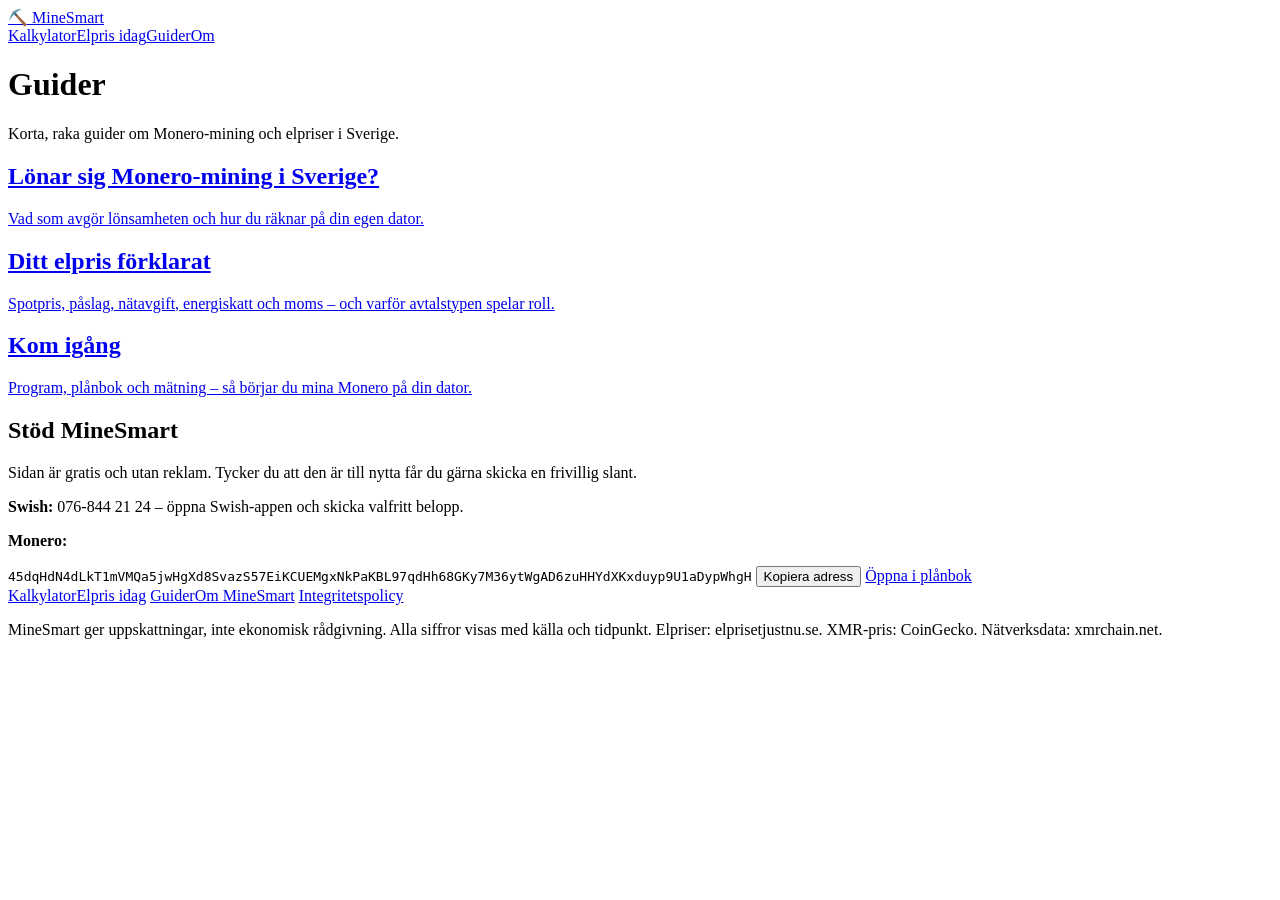
==== index.html @ 5e0305b0 "Add files via upload" ====
<!doctype html>
<html lang="sv">
<head>
<meta charset="utf-8">
<meta name="viewport" content="width=device-width, initial-scale=1">
<title>Guider om Monero-mining och elpris – MineSmart</title>
<meta name="description" content="Guider om Monero-mining i Sverige: lönsamhet, elpriset förklarat och hur du kommer igång.">
<meta property="og:title" content="Guider om Monero-mining och elpris – MineSmart">
<meta property="og:description" content="Guider om Monero-mining i Sverige: lönsamhet, elpriset förklarat och hur du kommer igång.">
<meta property="og:type" content="website">
<meta property="og:locale" content="sv_SE">
<meta name="theme-color" content="#0b0f14">
<link rel="icon" href="../assets/favicon.svg" type="image/svg+xml">
<link rel="stylesheet" href="../assets/style.css">
<link rel="canonical" href="https://jonathanhagglund-creator.github.io/minesmart/guider/index.html">
<meta property="og:url" content="https://jonathanhagglund-creator.github.io/minesmart/guider/index.html">
<script src="../assets/donate.js" defer></script>
</head>
<body>
<header class="site-header"><div class="wrap">
  <a class="brand" href="../index.html">⛏️ Mine<span>Smart</span></a>
  <nav class="nav" aria-label="Huvudmeny"><a href="../index.html">Kalkylator</a><a href="../elpris.html">Elpris idag</a><a href="../guider/index.html" aria-current="page">Guider</a><a href="../om.html">Om</a></nav>
</div></header>
<main class="wrap">

<h1>Guider</h1>
<p class="lead">Korta, raka guider om Monero-mining och elpriser i Sverige.</p>
<div class="cards">
  <a class="panel card" href="lonar-sig-monero-mining.html"><h2>Lönar sig Monero-mining i Sverige?</h2>
    <p>Vad som avgör lönsamheten och hur du räknar på din egen dator.</p></a>
  <a class="panel card" href="elpriset-forklarat.html"><h2>Ditt elpris förklarat</h2>
    <p>Spotpris, påslag, nätavgift, energiskatt och moms – och varför avtalstypen spelar roll.</p></a>
  <a class="panel card" href="kom-igang.html"><h2>Kom igång</h2>
    <p>Program, plånbok och mätning – så börjar du mina Monero på din dator.</p></a>
</div>

</main>
<footer class="site-footer"><div class="wrap">
<section class="donate" aria-labelledby="donate-h">
  <h2 id="donate-h">Stöd MineSmart</h2>
  <p>Sidan är gratis och utan reklam. Tycker du att den är till nytta får du gärna skicka en frivillig slant.</p>
  <p><strong>Swish:</strong> <span class="swish">076-844 21 24</span> <span class="muted small">– öppna Swish-appen och skicka valfritt belopp.</span></p>
  <p><strong>Monero:</strong></p>
  <div class="addr"><code id="xmr-addr">45dqHdN4dLkT1mVMQa5jwHgXd8SvazS57EiKCUEMgxNkPaKBL97qdHh68GKy7M36ytWgAD6zuHHYdXKxduyp9U1aDypWhgH</code>
    <button type="button" id="copy-xmr">Kopiera adress</button>
    <a class="cta" href="monero:45dqHdN4dLkT1mVMQa5jwHgXd8SvazS57EiKCUEMgxNkPaKBL97qdHh68GKy7M36ytWgAD6zuHHYdXKxduyp9U1aDypWhgH?tx_description=St%C3%B6d%20MineSmart">Öppna i plånbok</a>
    <span class="copied" id="copy-ok" hidden>Kopierad!</span></div>
</section>

  <nav aria-label="Sidfot"><a href="../index.html">Kalkylator</a><a href="../elpris.html">Elpris idag</a>
  <a href="../guider/index.html">Guider</a><a href="../om.html">Om MineSmart</a>
  <a href="../integritetspolicy.html">Integritetspolicy</a></nav>
  <p>MineSmart ger uppskattningar, inte ekonomisk rådgivning. Alla siffror visas med källa och tidpunkt.
  Elpriser: elprisetjustnu.se. XMR-pris: CoinGecko. Nätverksdata: xmrchain.net.</p>
</div></footer>
</body>
</html>
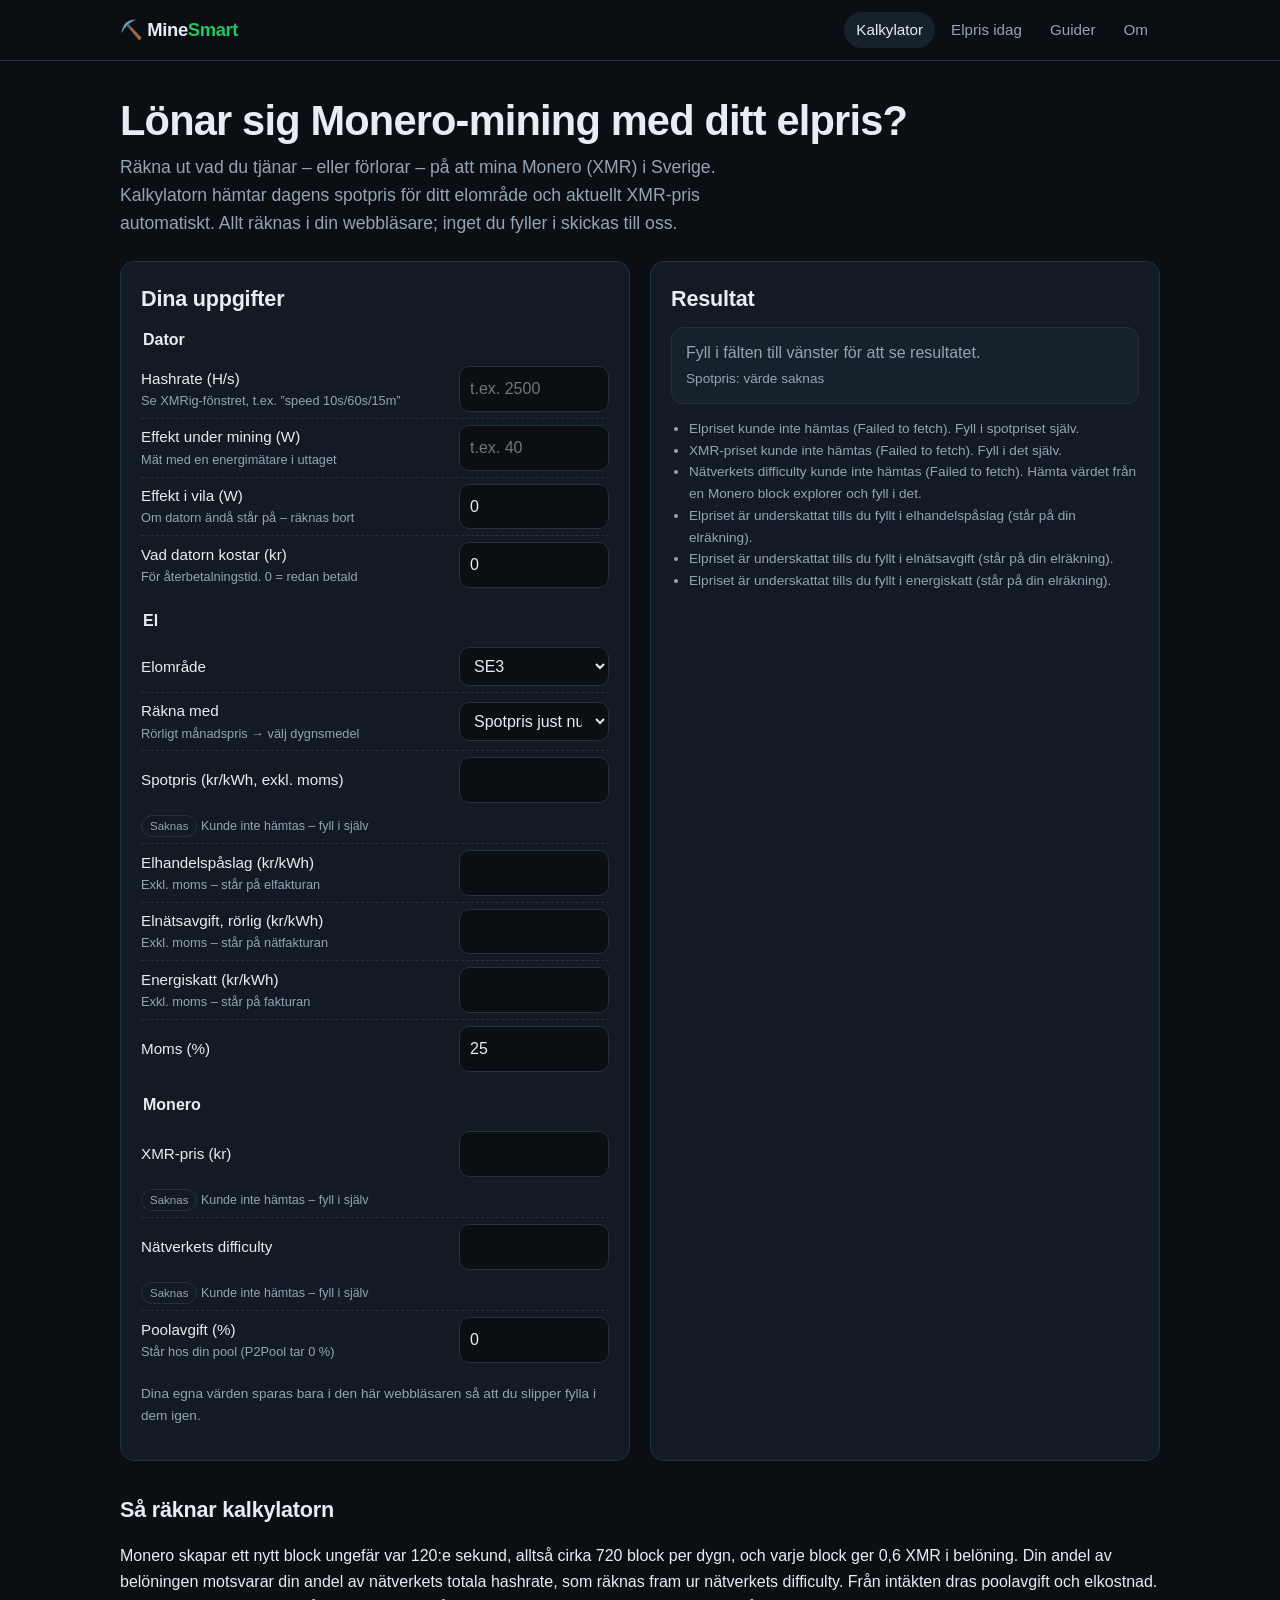
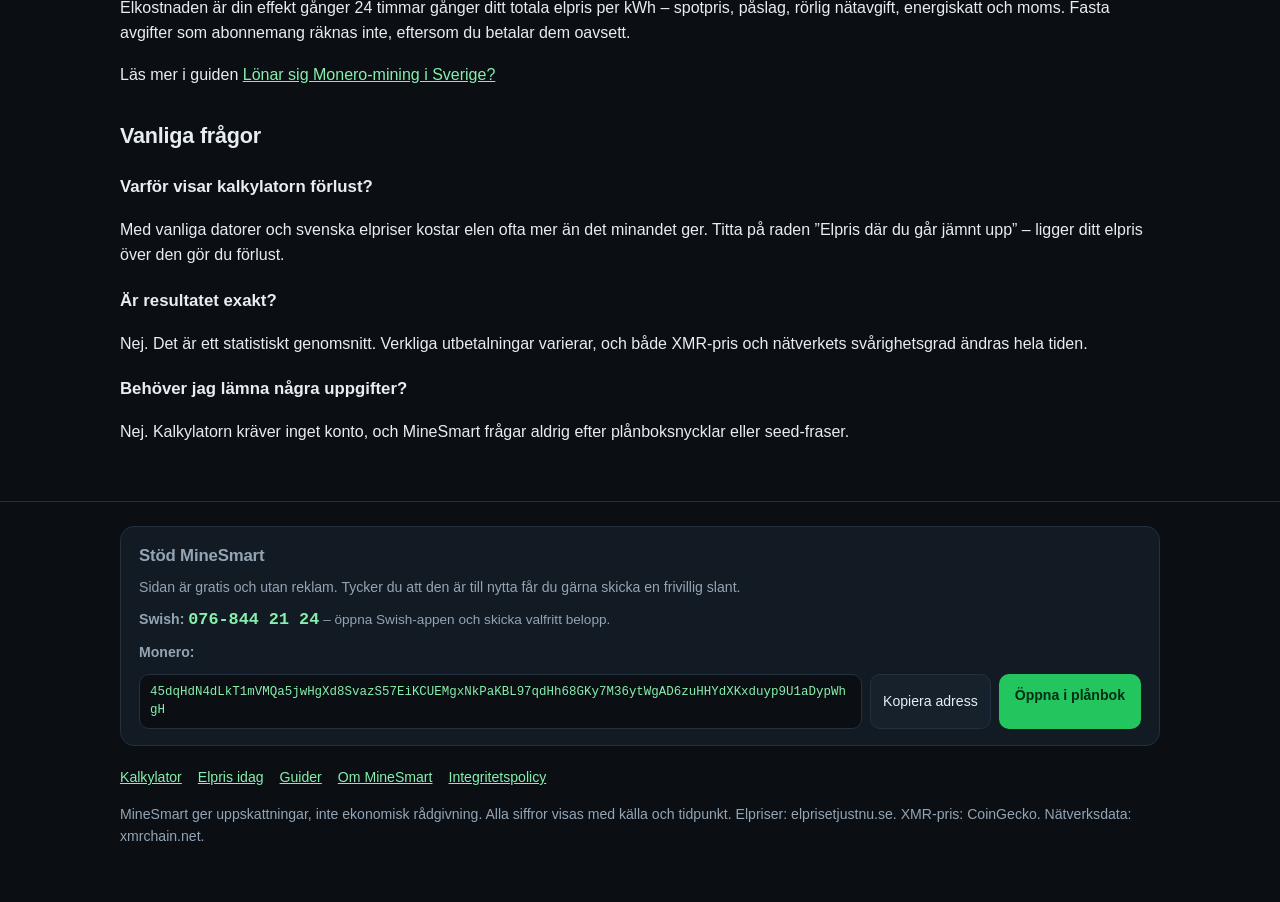
==== commit cccedbe1: "Add files via upload" ====
--- a/index.html
+++ b/index.html
@@ -3,36 +3,83 @@
 <head>
 <meta charset="utf-8">
 <meta name="viewport" content="width=device-width, initial-scale=1">
-<title>Guider om Monero-mining och elpris – MineSmart</title>
-<meta name="description" content="Guider om Monero-mining i Sverige: lönsamhet, elpriset förklarat och hur du kommer igång.">
-<meta property="og:title" content="Guider om Monero-mining och elpris – MineSmart">
-<meta property="og:description" content="Guider om Monero-mining i Sverige: lönsamhet, elpriset förklarat och hur du kommer igång.">
+<title>MineSmart – lönar sig Monero-mining med ditt elpris?</title>
+<meta name="description" content="Gratis kalkylator: räkna ut vinst eller förlust på Monero-mining i Sverige med dagens elpris för SE1–SE4 och live XMR-pris.">
+<meta property="og:title" content="MineSmart – lönar sig Monero-mining med ditt elpris?">
+<meta property="og:description" content="Gratis kalkylator: räkna ut vinst eller förlust på Monero-mining i Sverige med dagens elpris för SE1–SE4 och live XMR-pris.">
 <meta property="og:type" content="website">
 <meta property="og:locale" content="sv_SE">
 <meta name="theme-color" content="#0b0f14">
-<link rel="icon" href="../assets/favicon.svg" type="image/svg+xml">
-<link rel="stylesheet" href="../assets/style.css">
-<link rel="canonical" href="https://jonathanhagglund-creator.github.io/minesmart/guider/index.html">
-<meta property="og:url" content="https://jonathanhagglund-creator.github.io/minesmart/guider/index.html">
-<script src="../assets/donate.js" defer></script>
+<link rel="icon" href="favicon.svg" type="image/svg+xml">
+<link rel="stylesheet" href="style.css">
+<link rel="canonical" href="https://jonathanhagglund-creator.github.io/minesmart/">
+<meta property="og:url" content="https://jonathanhagglund-creator.github.io/minesmart/">
+<script type="application/ld+json">{"@context": "https://schema.org", "@type": "WebApplication", "name": "MineSmart", "applicationCategory": "FinanceApplication", "operatingSystem": "Alla (webbläsare)", "inLanguage": "sv", "description": "Kalkylator för lönsamhet vid Monero-mining i Sverige med dagens elpris för SE1–SE4.", "offers": {"@type": "Offer", "price": "0", "priceCurrency": "SEK"}}</script>
+<script src="calc.js" defer></script><script src="live.js" defer></script><script src="app.js" defer></script><script src="donate.js" defer></script>
 </head>
 <body>
 <header class="site-header"><div class="wrap">
-  <a class="brand" href="../index.html">⛏️ Mine<span>Smart</span></a>
-  <nav class="nav" aria-label="Huvudmeny"><a href="../index.html">Kalkylator</a><a href="../elpris.html">Elpris idag</a><a href="../guider/index.html" aria-current="page">Guider</a><a href="../om.html">Om</a></nav>
+  <a class="brand" href="index.html">⛏️ Mine<span>Smart</span></a>
+  <nav class="nav" aria-label="Huvudmeny"><a href="index.html" aria-current="page">Kalkylator</a><a href="elpris.html">Elpris idag</a><a href="guider.html">Guider</a><a href="om.html">Om</a></nav>
 </div></header>
 <main class="wrap">
 
-<h1>Guider</h1>
-<p class="lead">Korta, raka guider om Monero-mining och elpriser i Sverige.</p>
-<div class="cards">
-  <a class="panel card" href="lonar-sig-monero-mining.html"><h2>Lönar sig Monero-mining i Sverige?</h2>
-    <p>Vad som avgör lönsamheten och hur du räknar på din egen dator.</p></a>
-  <a class="panel card" href="elpriset-forklarat.html"><h2>Ditt elpris förklarat</h2>
-    <p>Spotpris, påslag, nätavgift, energiskatt och moms – och varför avtalstypen spelar roll.</p></a>
-  <a class="panel card" href="kom-igang.html"><h2>Kom igång</h2>
-    <p>Program, plånbok och mätning – så börjar du mina Monero på din dator.</p></a>
+<h1>Lönar sig Monero-mining med ditt elpris?</h1>
+<p class="lead">Räkna ut vad du tjänar – eller förlorar – på att mina Monero (XMR) i Sverige.
+Kalkylatorn hämtar dagens spotpris för ditt elområde och aktuellt XMR-pris automatiskt.
+Allt räknas i din webbläsare; inget du fyller i skickas till oss.</p>
+
+<div class="grid">
+<form id="calc" class="panel" novalidate onsubmit="return false">
+  <h2>Dina uppgifter</h2>
+  <fieldset><legend>Dator</legend>
+    <div class="field"><label for="hashrate">Hashrate (H/s)<span class="hint">Se XMRig-fönstret, t.ex. ”speed 10s/60s/15m”</span></label><input id="hashrate" name="hashrate" inputmode="decimal" autocomplete="off" placeholder="t.ex. 2500"></div>
+    <div class="field"><label for="power">Effekt under mining (W)<span class="hint">Mät med en energimätare i uttaget</span></label><input id="power" name="power" inputmode="decimal" autocomplete="off" placeholder="t.ex. 40"></div>
+    <div class="field"><label for="idle">Effekt i vila (W)<span class="hint">Om datorn ändå står på – räknas bort</span></label><input id="idle" name="idle" inputmode="decimal" autocomplete="off" value="0"></div>
+    <div class="field"><label for="hwCost">Vad datorn kostar (kr)<span class="hint">För återbetalningstid. 0 = redan betald</span></label><input id="hwCost" name="hwCost" inputmode="decimal" autocomplete="off" value="0"></div>
+  </fieldset>
+  <fieldset><legend>El</legend>
+    <div class="field"><label for="area">Elområde</label><select id="area" name="area"><option value="SE1">SE1</option><option value="SE2">SE2</option><option value="SE3" selected>SE3</option><option value="SE4">SE4</option></select></div>
+    <div class="field"><label for="spotMode">Räkna med<span class="hint">Rörligt månadspris → välj dygnsmedel</span></label>
+      <select id="spotMode" name="spotMode"><option value="now">Spotpris just nu</option>
+      <option value="avg">Dagens dygnsmedel</option></select></div>
+    <div class="field"><label for="spot">Spotpris (kr/kWh, exkl. moms)</label><input id="spot" name="spot" inputmode="decimal" autocomplete="off" ><p class="src" id="src-spot" aria-live="polite"></p></div>
+    <div class="field"><label for="markup">Elhandelspåslag (kr/kWh)<span class="hint">Exkl. moms – står på elfakturan</span></label><input id="markup" name="markup" inputmode="decimal" autocomplete="off" ></div>
+    <div class="field"><label for="grid">Elnätsavgift, rörlig (kr/kWh)<span class="hint">Exkl. moms – står på nätfakturan</span></label><input id="grid" name="grid" inputmode="decimal" autocomplete="off" ></div>
+    <div class="field"><label for="tax">Energiskatt (kr/kWh)<span class="hint">Exkl. moms – står på fakturan</span></label><input id="tax" name="tax" inputmode="decimal" autocomplete="off" ></div>
+    <div class="field"><label for="vat">Moms (%)</label><input id="vat" name="vat" inputmode="decimal" autocomplete="off" value="25"></div>
+  </fieldset>
+  <fieldset><legend>Monero</legend>
+    <div class="field"><label for="xmrPrice">XMR-pris (kr)</label><input id="xmrPrice" name="xmrPrice" inputmode="decimal" autocomplete="off" ><p class="src" id="src-xmrPrice" aria-live="polite"></p></div>
+    <div class="field"><label for="difficulty">Nätverkets difficulty</label><input id="difficulty" name="difficulty" inputmode="decimal" autocomplete="off" ><p class="src" id="src-difficulty" aria-live="polite"></p></div>
+    <div class="field"><label for="poolFee">Poolavgift (%)<span class="hint">Står hos din pool (P2Pool tar 0 %)</span></label><input id="poolFee" name="poolFee" inputmode="decimal" autocomplete="off" value="0"></div>
+  </fieldset>
+  <p class="small muted">Dina egna värden sparas bara i den här webbläsaren så att du slipper fylla i dem igen.</p>
+</form>
+
+<section class="panel" aria-live="polite">
+  <h2>Resultat</h2>
+  <div id="results"><div class="verdict info">Laddar …</div></div>
+</section>
 </div>
+
+<h2>Så räknar kalkylatorn</h2>
+<p>Monero skapar ett nytt block ungefär var 120:e sekund, alltså cirka 720 block per dygn, och varje block ger
+0,6 XMR i belöning. Din andel av belöningen motsvarar din andel av nätverkets totala hashrate, som räknas fram
+ur nätverkets difficulty. Från intäkten dras poolavgift och elkostnad. Elkostnaden är din effekt gånger
+24 timmar gånger ditt totala elpris per kWh – spotpris, påslag, rörlig nätavgift, energiskatt och moms.
+Fasta avgifter som abonnemang räknas inte, eftersom du betalar dem oavsett.</p>
+<p>Läs mer i guiden <a href="lonar-sig-monero-mining.html">Lönar sig Monero-mining i Sverige?</a></p>
+
+<h2>Vanliga frågor</h2>
+<h3>Varför visar kalkylatorn förlust?</h3>
+<p>Med vanliga datorer och svenska elpriser kostar elen ofta mer än det minandet ger. Titta på raden
+”Elpris där du går jämnt upp” – ligger ditt elpris över den gör du förlust.</p>
+<h3>Är resultatet exakt?</h3>
+<p>Nej. Det är ett statistiskt genomsnitt. Verkliga utbetalningar varierar, och både XMR-pris och nätverkets
+svårighetsgrad ändras hela tiden.</p>
+<h3>Behöver jag lämna några uppgifter?</h3>
+<p>Nej. Kalkylatorn kräver inget konto, och MineSmart frågar aldrig efter plånboksnycklar eller seed-fraser.</p>
 
 </main>
 <footer class="site-footer"><div class="wrap">
@@ -47,9 +94,9 @@
     <span class="copied" id="copy-ok" hidden>Kopierad!</span></div>
 </section>
 
-  <nav aria-label="Sidfot"><a href="../index.html">Kalkylator</a><a href="../elpris.html">Elpris idag</a>
-  <a href="../guider/index.html">Guider</a><a href="../om.html">Om MineSmart</a>
-  <a href="../integritetspolicy.html">Integritetspolicy</a></nav>
+  <nav aria-label="Sidfot"><a href="index.html">Kalkylator</a><a href="elpris.html">Elpris idag</a>
+  <a href="guider.html">Guider</a><a href="om.html">Om MineSmart</a>
+  <a href="integritetspolicy.html">Integritetspolicy</a></nav>
   <p>MineSmart ger uppskattningar, inte ekonomisk rådgivning. Alla siffror visas med källa och tidpunkt.
   Elpriser: elprisetjustnu.se. XMR-pris: CoinGecko. Nätverksdata: xmrchain.net.</p>
 </div></footer>
--- a/style.css
+++ b/style.css
@@ -0,0 +1,106 @@
+:root {
+  --bg: #0b0f14; --panel: #121a23; --panel-2: #17212c; --line: #223040;
+  --text: #e6edf3; --muted: #93a4b5; --green: #22c55e; --green-soft: #86efac;
+  --red: #f87171; --amber: #fbbf24; --radius: 14px;
+  --font: ui-sans-serif, -apple-system, "Segoe UI", Roboto, "Helvetica Neue", Arial, sans-serif;
+  --mono: ui-monospace, "SF Mono", Menlo, Consolas, monospace;
+}
+* { box-sizing: border-box; }
+html { -webkit-text-size-adjust: 100%; }
+body { margin: 0; background: var(--bg); color: var(--text); font: 16px/1.6 var(--font); }
+a { color: var(--green-soft); }
+a:hover { color: var(--green); }
+.wrap { max-width: 1080px; margin: 0 auto; padding: 0 20px; }
+
+/* Header */
+.site-header { border-bottom: 1px solid var(--line); background: rgba(11,15,20,.92); position: sticky; top: 0; z-index: 10;
+  backdrop-filter: blur(8px); }
+.site-header .wrap { display: flex; align-items: center; justify-content: space-between; gap: 16px; min-height: 60px; flex-wrap: wrap; }
+.brand { font-weight: 800; letter-spacing: -.02em; color: var(--text); text-decoration: none; font-size: 1.15rem; }
+.brand span { color: var(--green); }
+.nav { display: flex; gap: 4px; flex-wrap: wrap; }
+.nav a { color: var(--muted); text-decoration: none; padding: 6px 12px; border-radius: 999px; font-size: .95rem; }
+.nav a:hover, .nav a[aria-current="page"] { color: var(--text); background: var(--panel-2); }
+
+/* Typography */
+h1 { font-size: clamp(1.8rem, 4vw, 2.6rem); line-height: 1.15; letter-spacing: -.02em; margin: 36px 0 8px; }
+h2 { font-size: 1.35rem; margin: 32px 0 10px; letter-spacing: -.01em; }
+h3 { font-size: 1.05rem; margin: 20px 0 6px; }
+.lead { color: var(--muted); font-size: 1.1rem; max-width: 62ch; margin: 0 0 24px; }
+.muted { color: var(--muted); }
+.small { font-size: .85rem; }
+article p, article li { max-width: 70ch; }
+
+/* Layout */
+.grid { display: grid; grid-template-columns: minmax(0, 1fr) minmax(0, 1fr); gap: 20px; }
+@media (max-width: 820px) { .grid { grid-template-columns: 1fr; } }
+.panel { background: var(--panel); border: 1px solid var(--line); border-radius: var(--radius); padding: 20px; }
+.panel h2 { margin-top: 0; }
+
+/* Forms */
+fieldset { border: 0; padding: 0; margin: 0 0 14px; }
+legend { font-weight: 700; margin-bottom: 8px; }
+.field { display: grid; grid-template-columns: 1fr 150px; align-items: center; gap: 10px; padding: 6px 0;
+  border-bottom: 1px dashed var(--line); }
+.field:last-child { border-bottom: 0; }
+.field label { font-size: .95rem; }
+.field .hint { display: block; color: var(--muted); font-size: .8rem; }
+input, select { width: 100%; background: var(--bg); color: var(--text); border: 1px solid var(--line); border-radius: 10px;
+  padding: 9px 10px; font: inherit; font-variant-numeric: tabular-nums; }
+input:focus, select:focus { outline: 2px solid var(--green); outline-offset: 1px; }
+input[aria-invalid="true"] { border-color: var(--red); }
+
+/* Badges for data provenance */
+.badge { display: inline-block; font-size: .72rem; padding: 1px 8px; border-radius: 999px; vertical-align: middle;
+  border: 1px solid var(--line); color: var(--muted); white-space: nowrap; }
+.badge.live { color: var(--green-soft); border-color: rgba(34,197,94,.45); }
+.badge.manual { color: var(--amber); border-color: rgba(251,191,36,.45); }
+.badge.estimate { color: #93c5fd; border-color: rgba(147,197,253,.45); }
+.src { color: var(--muted); font-size: .78rem; margin: 2px 0 0; grid-column: 1 / -1; }
+
+/* Results */
+.kpis { display: grid; grid-template-columns: repeat(3, minmax(0,1fr)); gap: 10px; margin-bottom: 14px; }
+.kpi { background: var(--panel-2); border-radius: 12px; padding: 12px; }
+.kpi .label { color: var(--muted); font-size: .8rem; }
+.kpi .value { font-size: 1.35rem; font-weight: 750; font-variant-numeric: tabular-nums; }
+.pos { color: var(--green); } .neg { color: var(--red); }
+.verdict { border-radius: 12px; padding: 12px 14px; margin-bottom: 14px; font-weight: 600; }
+.verdict.ok { background: rgba(34,197,94,.12); border: 1px solid rgba(34,197,94,.4); }
+.verdict.bad { background: rgba(248,113,113,.10); border: 1px solid rgba(248,113,113,.4); }
+.verdict.info { background: var(--panel-2); border: 1px solid var(--line); font-weight: 500; color: var(--muted); }
+table { width: 100%; border-collapse: collapse; font-variant-numeric: tabular-nums; }
+th, td { text-align: right; padding: 7px 6px; border-bottom: 1px solid var(--line); }
+th:first-child, td:first-child { text-align: left; }
+thead th { color: var(--muted); font-weight: 600; font-size: .85rem; }
+.notes { margin: 14px 0 0; padding-left: 18px; color: var(--muted); font-size: .85rem; }
+
+/* Price chart */
+.chart { display: flex; align-items: flex-end; gap: 1px; height: 180px; padding: 8px 0; border-bottom: 1px solid var(--line); }
+.chart .bar { flex: 1; background: var(--green); opacity: .75; border-radius: 2px 2px 0 0; min-height: 1px; }
+.chart .bar.now { opacity: 1; background: var(--green-soft); }
+.chart .bar.neg { background: #60a5fa; }
+.axis { display: flex; justify-content: space-between; color: var(--muted); font-size: .75rem; }
+
+/* Donationsruta */
+.donate { background: var(--panel); border: 1px solid var(--line); border-radius: var(--radius); padding: 16px 18px; margin: 0 0 20px; }
+.donate h2 { margin: 0 0 6px; font-size: 1.05rem; }
+.donate p { margin: 0 0 10px; }
+.donate .addr { display: flex; gap: 8px; align-items: stretch; flex-wrap: wrap; }
+.donate code { flex: 1 1 320px; font: .78rem/1.5 var(--mono); background: var(--bg); border: 1px solid var(--line);
+  border-radius: 10px; padding: 8px 10px; word-break: break-all; color: var(--green-soft); }
+.donate .swish { font: 700 1.05rem var(--mono); color: var(--green-soft); white-space: nowrap; }
+.donate .copied { color: var(--green); font-size: .85rem; align-self: center; }
+/* Footer */
+.site-footer { border-top: 1px solid var(--line); margin-top: 56px; padding: 24px 0 40px; color: var(--muted); font-size: .88rem; }
+.site-footer nav { display: flex; gap: 16px; flex-wrap: wrap; margin-bottom: 8px; }
+.cards { display: grid; grid-template-columns: repeat(auto-fill, minmax(260px, 1fr)); gap: 16px; }
+.card { display: block; text-decoration: none; color: var(--text); }
+.card:hover { border-color: var(--green); }
+.card p { color: var(--muted); margin: 6px 0 0; }
+.cta { display: inline-block; background: var(--green); color: #052e16; font-weight: 700; text-decoration: none;
+  padding: 10px 16px; border-radius: 10px; }
+.cta:hover { color: #052e16; filter: brightness(1.08); }
+button { font: inherit; cursor: pointer; background: var(--panel-2); color: var(--text); border: 1px solid var(--line);
+  border-radius: 10px; padding: 8px 12px; }
+button:hover { border-color: var(--green); }
+.sr-only { position: absolute; width: 1px; height: 1px; overflow: hidden; clip: rect(0 0 0 0); }
